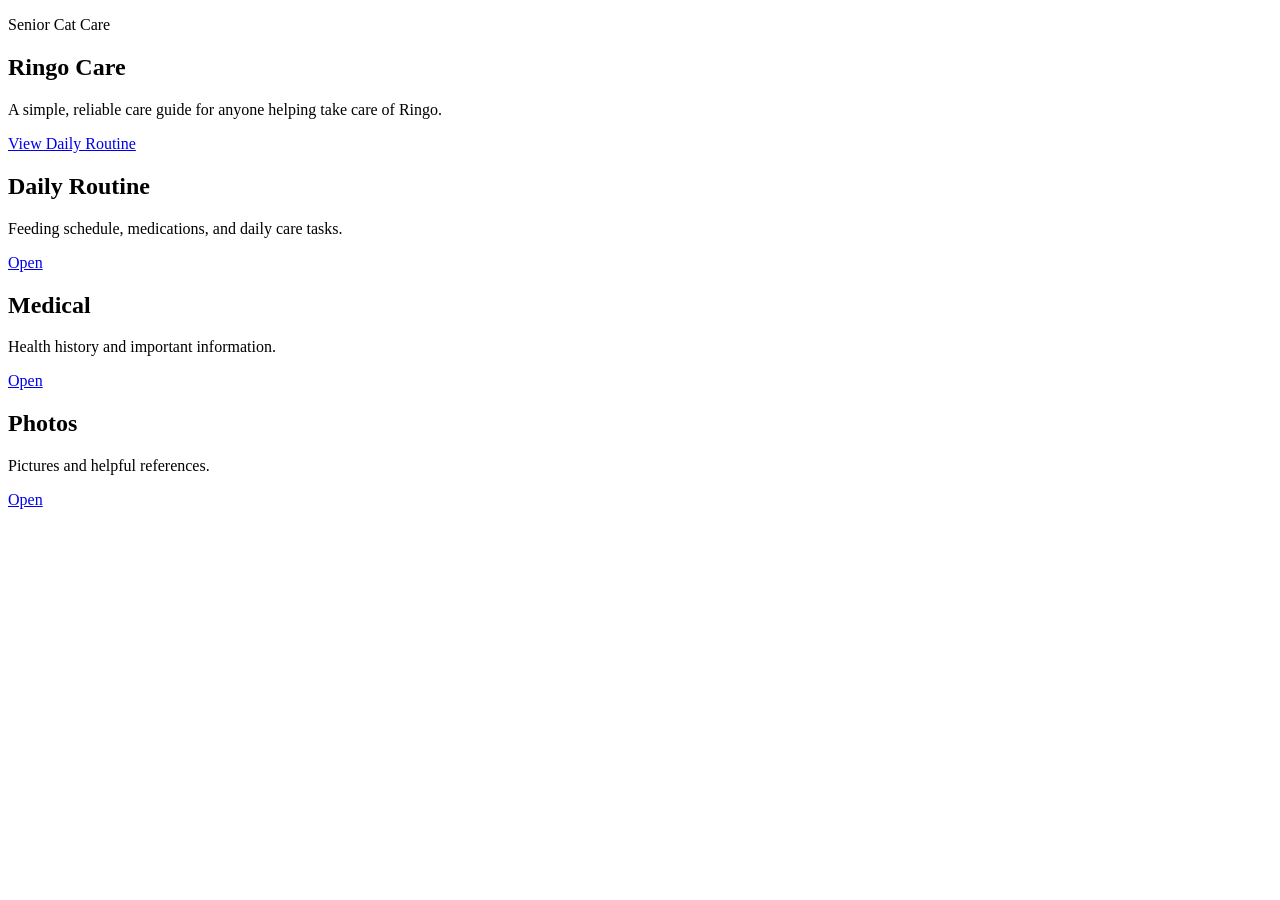
==== index.html @ 54022d0e "Add initial HTML structure for Ringo Care" ====
<!DOCTYPE html>
<html lang="en">
<head>
    <meta charset="UTF-8">
    <meta name="viewport" content="width=device-width, initial-scale=1.0">

    <title>Ringo Care</title>

    <meta 
        name="description" 
        content="Ringo's digital care binder. Everything caregivers need to know."
    >

    <link rel="stylesheet" href="css/style.css">

    <!-- PWA -->
    <link rel="manifest" href="manifest.json">

    <!-- Theme color for mobile browsers -->
    <meta name="theme-color" content="#f7f5f2">

    <!-- Favicon -->
    <link rel="icon" href="icons/favicon.svg">

</head>

<body>

<header id="site-header"></header>

<nav id="desktop-navigation"></nav>


<main class="container">

    <section class="hero">

        <div>
            <p class="eyebrow">
                Senior Cat Care
            </p>

            <h1>
                Ringo Care
            </h1>

            <p class="lead">
                A simple, reliable care guide for anyone helping take care of Ringo.
            </p>

            <a 
                class="button button-primary"
                href="routine.html"
            >
                View Daily Routine
            </a>

        </div>

    </section>


    <section class="card-grid">

        <article class="card">

            <h2>
                Daily Routine
            </h2>

            <p>
                Feeding schedule, medications, and daily care tasks.
            </p>

            <a href="routine.html" class="button button-secondary">
                Open
            </a>

        </article>


        <article class="card">

            <h2>
                Medical
            </h2>

            <p>
                Health history and important information.
            </p>

            <a href="medical.html" class="button button-secondary">
                Open
            </a>

        </article>


        <article class="card">

            <h2>
                Photos
            </h2>

            <p>
                Pictures and helpful references.
            </p>

            <a href="photos.html" class="button button-secondary">
                Open
            </a>

        </article>


    </section>


</main>


<nav id="mobile-navigation"></nav>


<footer id="site-footer"></footer>


<script type="module" src="js/app.js"></script>

</body>
</html>
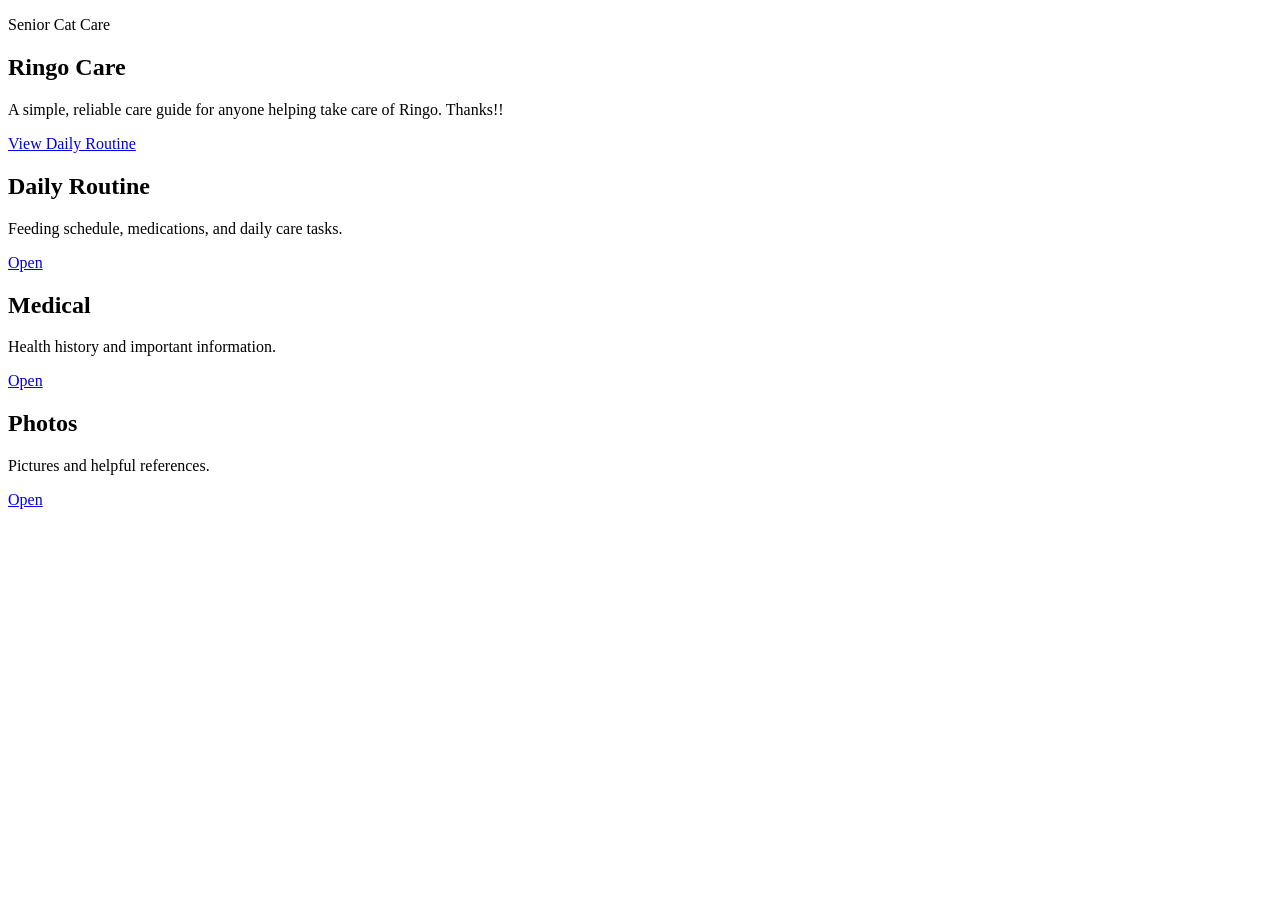
==== commit 0ddcf04f: "Update care guide description with additional text" ====
--- a/index.html
+++ b/index.html
@@ -45,7 +45,7 @@
             </h1>
 
             <p class="lead">
-                A simple, reliable care guide for anyone helping take care of Ringo.
+                A simple, reliable care guide for anyone helping take care of Ringo. Thanks!!
             </p>
 
             <a 
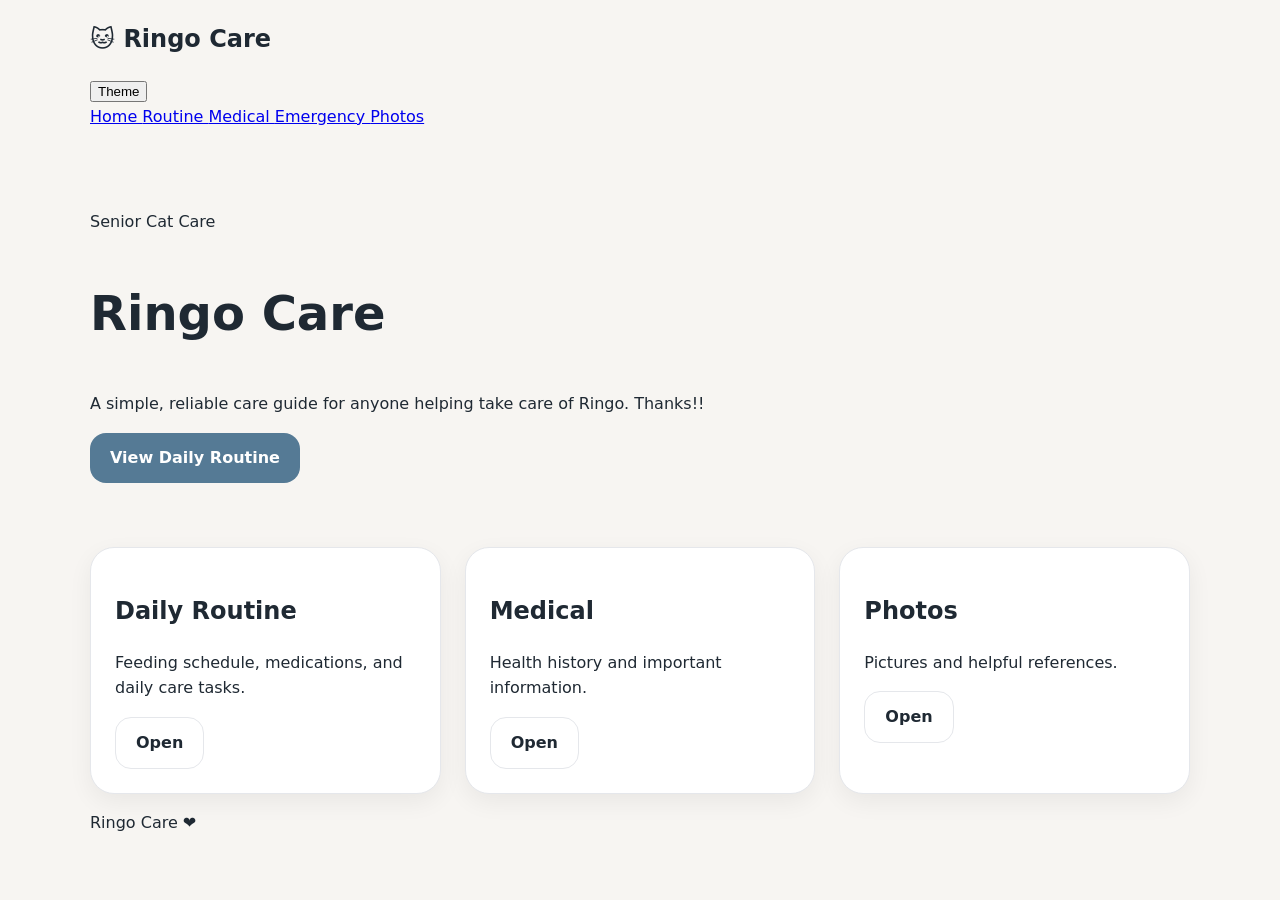
==== commit 563caa7e: "Modify favicon and theme color in index.html Updated favicon and theme color for the application." ====
--- a/index.html
+++ b/index.html
@@ -4,7 +4,9 @@
     <meta charset="UTF-8">
     <meta name="viewport" content="width=device-width, initial-scale=1.0">
 
-    <title>Ringo Care</title>
+   <title>Ringo Care</title>
+
+<link rel="icon" href="icon/paw.svg" type="image/svg+xml">
 
     <meta 
         name="description" 
@@ -13,15 +15,15 @@
 
     <link rel="stylesheet" href="css/style.css">
 
-    <!-- PWA -->
-    <link rel="manifest" href="manifest.json">
-
     <!-- Theme color for mobile browsers -->
     <meta name="theme-color" content="#f7f5f2">
 
     <!-- Favicon -->
-    <link rel="icon" href="icons/favicon.svg">
+<link rel="icon" href="icon/kc.svg" type="image/svg+xml">
 
+    <!-- PWA -->
+<link rel="manifest" href="manifest.json">
+<meta name="theme-color" content="#557a95">
 </head>
 
 <body>
--- a/css/style.css
+++ b/css/style.css
@@ -0,0 +1,97 @@
+@import url("./variables.css");
+@import url("./components.css");
+
+
+* {
+
+box-sizing:
+border-box;
+
+}
+
+
+body {
+
+margin:
+0;
+
+background:
+var(--background);
+
+color:
+var(--text);
+
+font-family:
+var(--font);
+
+line-height:
+1.6;
+
+}
+
+
+.container {
+
+width:
+min(100% - 2rem, 1100px);
+
+margin:
+auto;
+
+}
+
+
+h1 {
+
+font-size:
+clamp(2rem,5vw,3rem);
+
+}
+
+
+.hero {
+
+padding:
+4rem 0;
+
+}
+
+
+.card-grid {
+
+display:
+grid;
+
+gap:
+var(--space-md);
+
+}
+
+
+@media(min-width:700px){
+
+.card-grid{
+
+grid-template-columns:
+repeat(3,1fr);
+
+}
+
+.mobile-nav{
+
+display:none;
+
+}
+
+}
+
+
+@media(prefers-reduced-motion:reduce){
+
+*{
+
+transition:none!important;
+
+}
+
+}
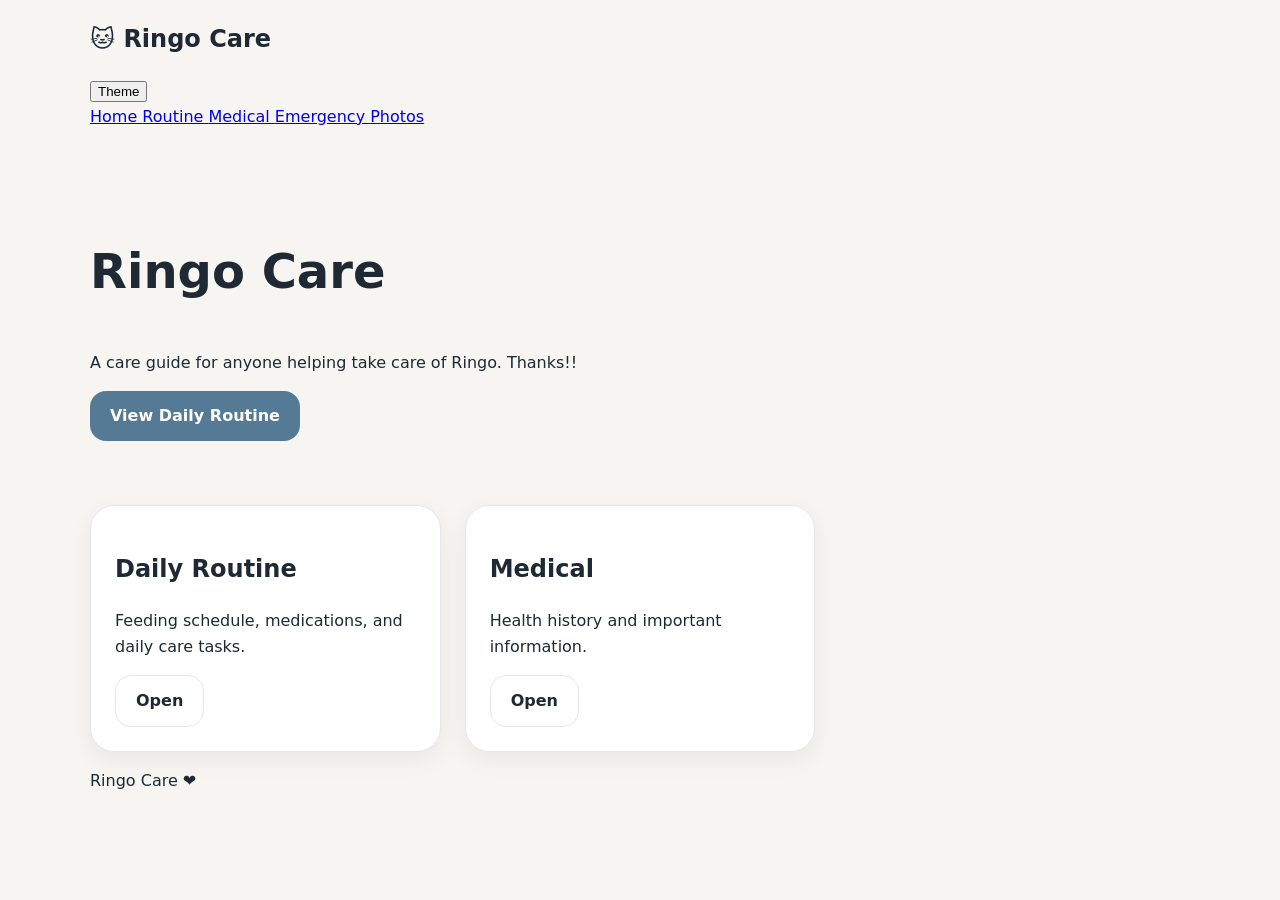
==== commit fe66c3ba: "Update index.html" ====
--- a/index.html
+++ b/index.html
@@ -10,7 +10,7 @@
 
     <meta 
         name="description" 
-        content="Ringo's digital care binder. Everything caregivers need to know."
+        content="Ringo's digital care binder."
     >
 
     <link rel="stylesheet" href="css/style.css">
@@ -39,7 +39,7 @@
 
         <div>
             <p class="eyebrow">
-                Senior Cat Care
+          
             </p>
 
             <h1>
@@ -47,7 +47,7 @@
             </h1>
 
             <p class="lead">
-                A simple, reliable care guide for anyone helping take care of Ringo. Thanks!!
+                A care guide for anyone helping take care of Ringo. Thanks!!
             </p>
 
             <a 
@@ -91,28 +91,13 @@
                 Health history and important information.
             </p>
 
-            <a href="medical.html" class="button button-secondary">
+            <a href="medications.html" class="button button-secondary">
                 Open
             </a>
 
         </article>
 
 
-        <article class="card">
-
-            <h2>
-                Photos
-            </h2>
-
-            <p>
-                Pictures and helpful references.
-            </p>
-
-            <a href="photos.html" class="button button-secondary">
-                Open
-            </a>
-
-        </article>
 
 
     </section>
